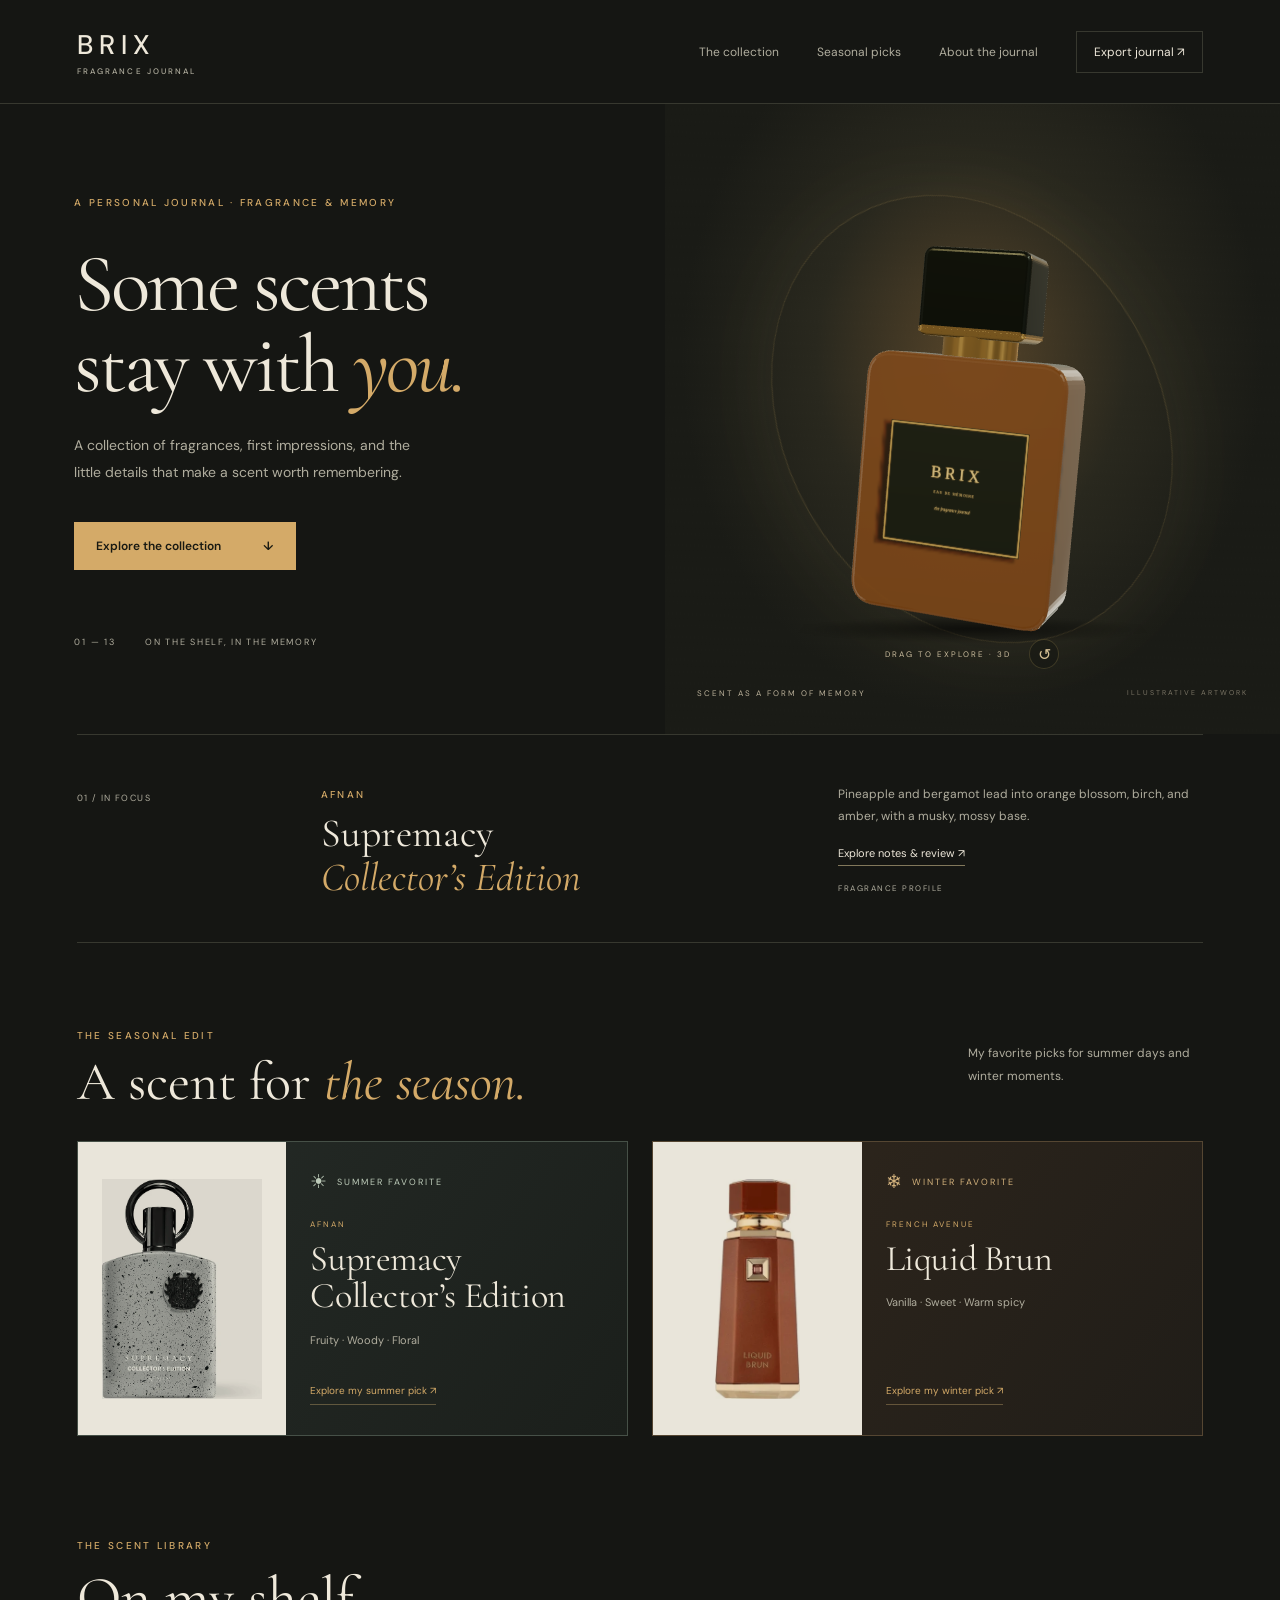
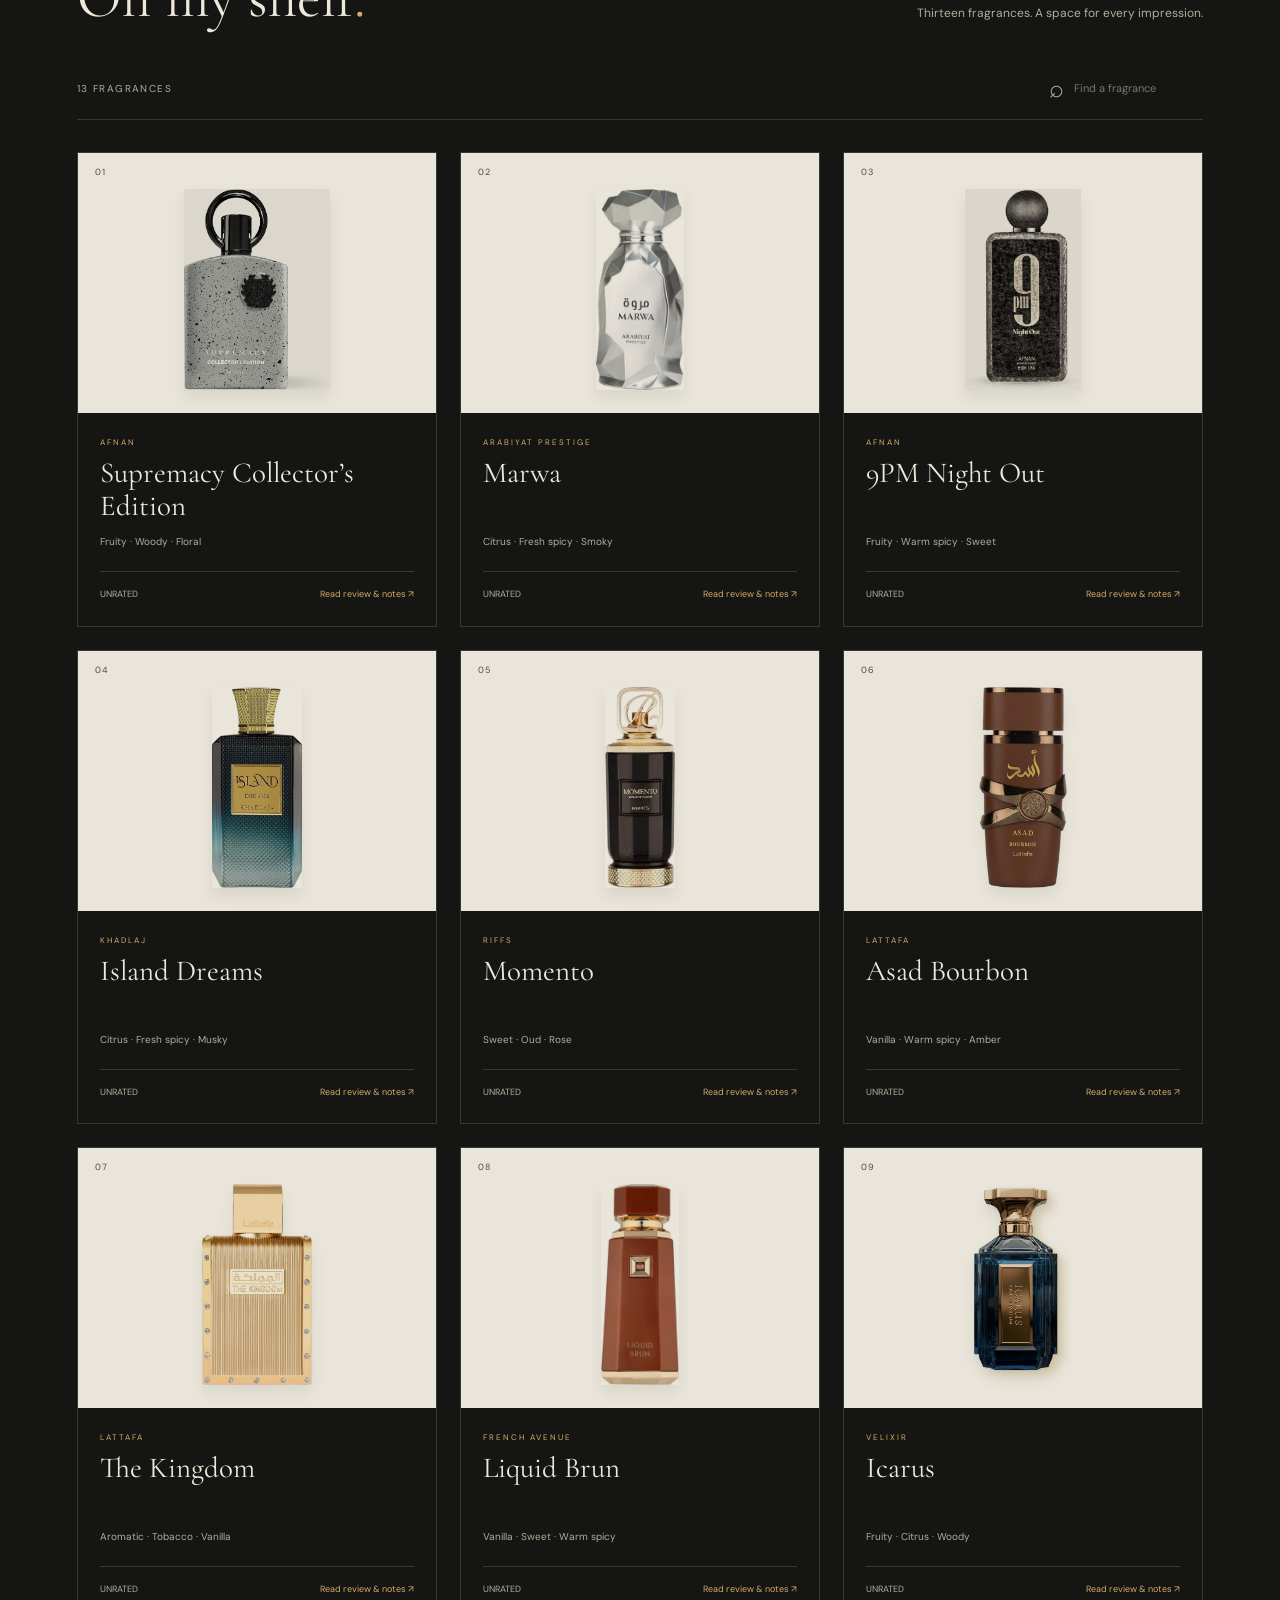
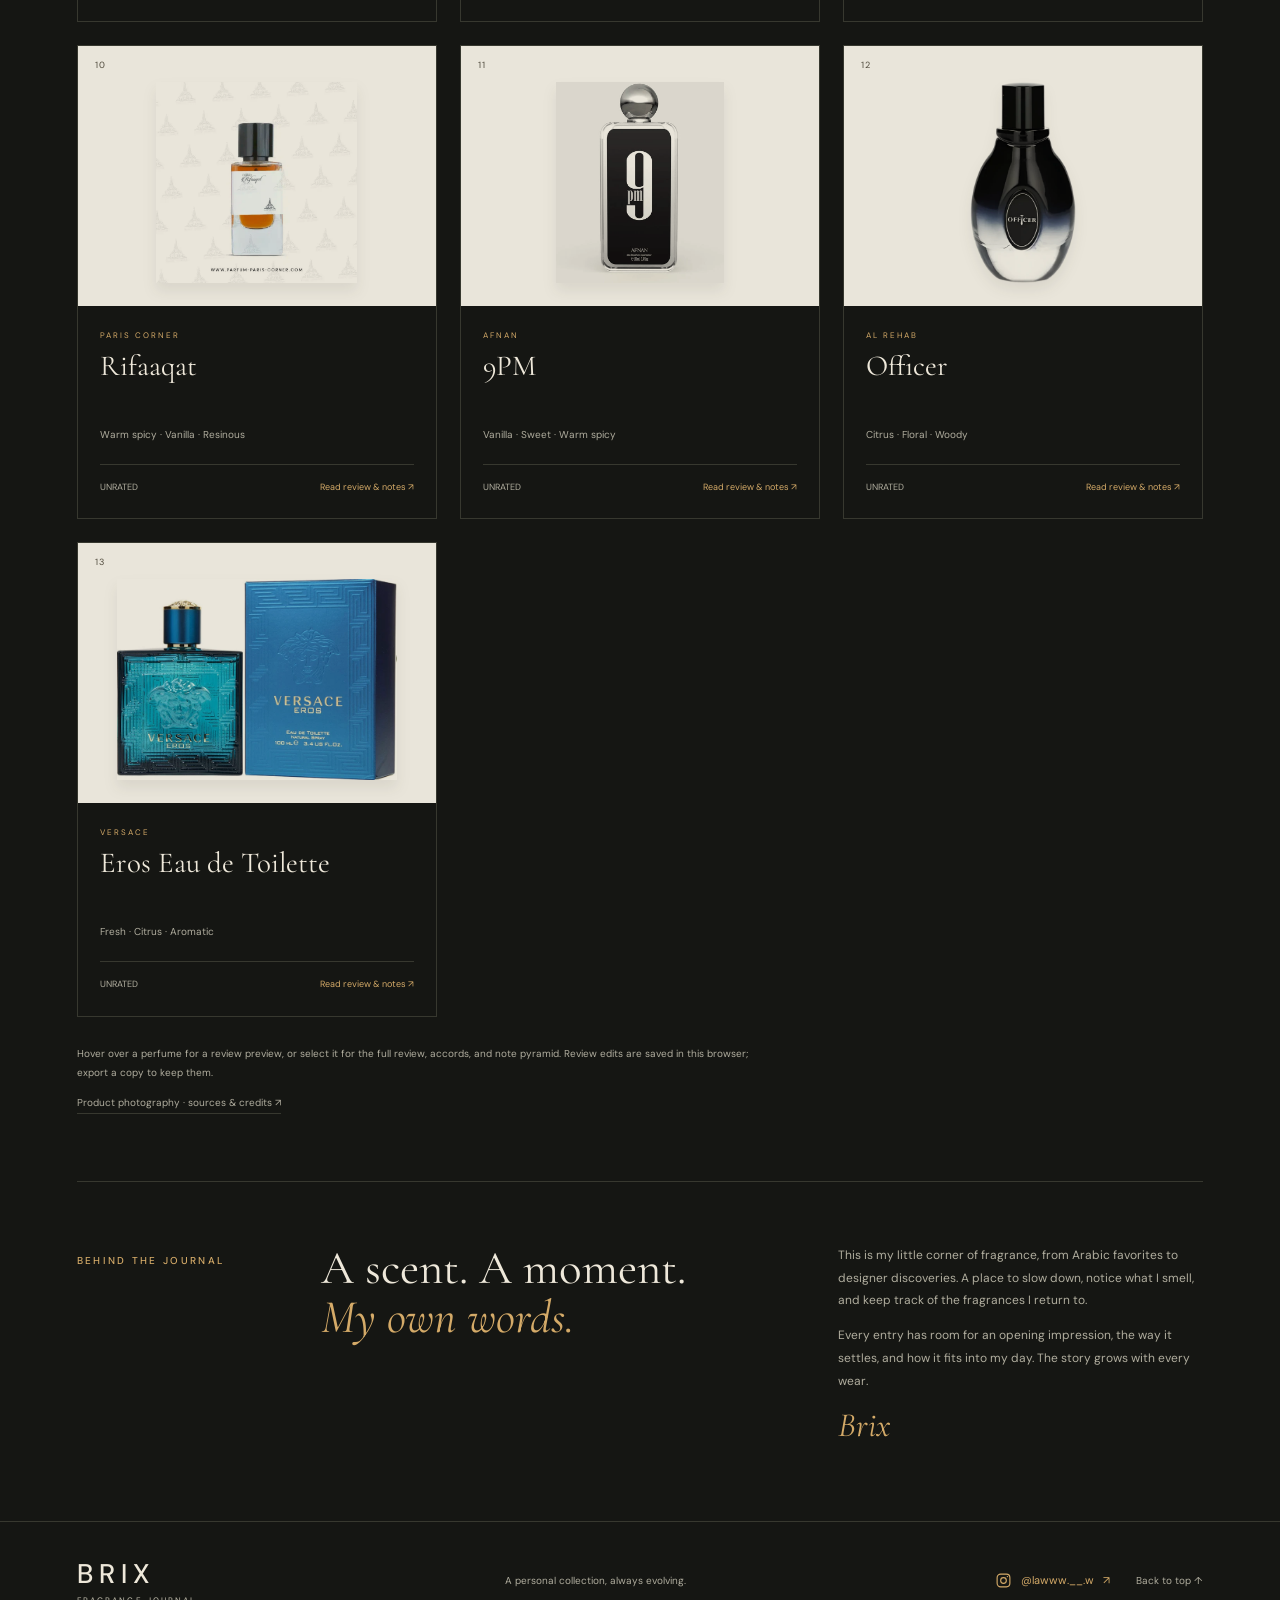
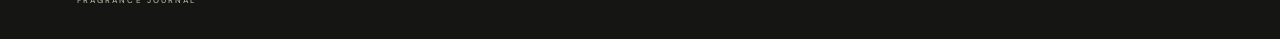
==== index.html @ ea2e3c29 "Publish fragrance journal with 13 perfumes, seasonal favorites, and 3D bottle" ====
<!doctype html>
<html lang="en"><head><meta charset="utf-8"><meta name="viewport" content="width=device-width,initial-scale=1"><meta name="theme-color" content="#151613"><meta name="description" content="Brix’s personal journal of Arabic perfumes. Scent impressions, wear notes, and fragrances worth remembering."><title>Brix’s Fragrance Journal</title><link rel="stylesheet" href="style.css"><link rel="stylesheet" href="motion.css"><link rel="stylesheet" href="perfume-3d.css"><link rel="stylesheet" href="product-photos.css"><link rel="stylesheet" href="fragrance-details.css"><link rel="stylesheet" href="seasonal-favorites.css"><link rel="stylesheet" href="social.css"><script src="photo-data.js" defer></script><script src="fragrance-data.js" defer></script><script src="app.js" defer></script><script type="module" src="perfume-3d.js"></script></head>
<body><header><a class="wordmark" href="#">BRIX<span>FRAGRANCE JOURNAL</span></a><nav aria-label="Main navigation"><a href="#collection">The collection</a><a href="#seasonal-favorites">Seasonal picks</a><a href="#about">About the journal</a><button id="export" class="nav-button">Export journal ↗</button></nav></header>
<main><section class="hero"><div class="hero-copy"><p class="eyebrow">A PERSONAL JOURNAL · FRAGRANCE & MEMORY</p><h1><span class="title-line">Some scents</span><span class="title-line">stay with <em>you.</em></span></h1><p class="intro">A collection of fragrances, first impressions, and the little details that make a scent worth remembering.</p><a class="primary" href="#collection">Explore the collection <span>↓</span></a><div class="hero-foot"><span>01 — 13</span><span>ON THE SHELF, IN THE MEMORY</span></div></div><div class="hero-art" aria-label="Perfume bottle display"><div class="halo"></div><div class="bottle"><div class="cap"></div><div class="neck"></div><div class="glass"><div class="bottle-label"><span>BRIX</span><small>EAU DE MÉMOIRE</small><i>the fragrance journal</i></div></div></div><div class="perfume-viewer" tabindex="0" role="group" aria-label="Interactive 3D perfume bottle. Drag to rotate, or use arrow keys."></div><div class="perfume-controls" hidden><span>DRAG TO EXPLORE · 3D</span><button type="button" id="reset-bottle" aria-label="Reset bottle view">↺</button></div><p class="art-caption">SCENT AS A FORM OF MEMORY <span>ILLUSTRATIVE ARTWORK</span></p></div></section>
<section class="featured" aria-labelledby="featured-title"><div class="feature-number">01 / IN FOCUS</div><div><p class="eyebrow">AFNAN</p><h2 id="featured-title">Supremacy<br><em>Collector’s Edition</em></h2></div><div class="feature-note"><p id="feature-excerpt"></p><button class="text-button" id="feature-open">Explore notes &amp; review ↗</button><span class="draft-label" id="feature-status">FRAGRANCE PROFILE</span></div></section>
<section id="seasonal-favorites" class="seasonal-favorites" aria-labelledby="seasonal-title"><div class="section-heading"><div><p class="eyebrow">THE SEASONAL EDIT</p><h2 id="seasonal-title">A scent for <em>the season.</em></h2></div><p>My favorite picks for summer days and winter moments.</p></div><div class="seasonal-grid"><button class="season-pick summer-pick" type="button" data-season-pick="0" aria-label="Explore my summer favorite: Supremacy Collector’s Edition by Afnan"><div class="season-photo"><img src="images/supremacy.webp" alt="Supremacy Collector’s Edition by Afnan" loading="lazy" decoding="async" width="200" height="220"></div><div class="season-copy"><span class="season-label"><span class="season-symbol" aria-hidden="true">☀</span> SUMMER FAVORITE</span><span class="card-brand">AFNAN</span><h3>Supremacy<br>Collector’s Edition</h3><p>Fruity · Woody · Floral</p><span class="season-action">Explore my summer pick ↗</span></div></button><button class="season-pick winter-pick" type="button" data-season-pick="7" aria-label="Explore my winter favorite: Liquid Brun by French Avenue"><div class="season-photo"><img src="images/liquid-brun.webp" alt="Liquid Brun by French Avenue" loading="lazy" decoding="async" width="200" height="220"></div><div class="season-copy"><span class="season-label"><span class="season-symbol" aria-hidden="true">❄</span> WINTER FAVORITE</span><span class="card-brand">FRENCH AVENUE</span><h3>Liquid Brun</h3><p>Vanilla · Sweet · Warm spicy</p><span class="season-action">Explore my winter pick ↗</span></div></button></div></section>
<section id="collection" class="collection"><div class="section-heading"><div><p class="eyebrow">THE SCENT LIBRARY</p><h2>On my shelf<span>.</span></h2></div><p>Thirteen fragrances. A space for every impression.</p></div><div class="collection-tools"><p class="collection-count" id="collection-count" aria-live="polite">13 fragrances</p><label class="search"><span aria-hidden="true">⌕</span><input id="search" type="search" placeholder="Find a fragrance" aria-label="Find a fragrance"></label></div><div class="grid" id="cards"></div><p id="empty" hidden>No entries match. Try another name or filter.</p><p class="storage-note">Hover over a perfume for a review preview, or select it for the full review, accords, and note pyramid. Review edits are saved in this browser; export a copy to keep them.</p><a class="photo-credits-link" href="photo-credits.html">Product photography · sources &amp; credits ↗</a></section>
<section id="about" class="about"><p class="eyebrow">BEHIND THE JOURNAL</p><h2>A scent. A moment.<br><em>My own words.</em></h2><div><p>This is my little corner of fragrance, from Arabic favorites to designer discoveries. A place to slow down, notice what I smell, and keep track of the fragrances I return to.</p><p>Every entry has room for an opening impression, the way it settles, and how it fits into my day. The story grows with every wear.</p><span class="signature">Brix</span></div></section></main><footer><a class="wordmark" href="#">BRIX<span>FRAGRANCE JOURNAL</span></a><p>A personal collection, always evolving.</p><div class="footer-social"><a class="instagram-link" href="https://www.instagram.com/lawww.__.w/" target="_blank" rel="noopener noreferrer" aria-label="Instagram profile @lawww.__.w (opens in a new tab)"><svg viewBox="0 0 24 24" fill="none" stroke="currentColor" stroke-width="1.6" aria-hidden="true"><rect x="3" y="3" width="18" height="18" rx="5"></rect><circle cx="12" cy="12" r="4"></circle><circle cx="17.5" cy="6.5" r="1" fill="currentColor" stroke="none"></circle></svg><span>@lawww.__.w</span><span aria-hidden="true">↗</span></a><a href="#">Back to top ↑</a></div></footer>
<dialog id="review-dialog" aria-labelledby="dialog-title"><div class="dialog-top"><p class="eyebrow" id="dialog-brand"></p><button type="button" id="close-dialog" aria-label="Close review">✕</button></div><div class="detail-overview"><div class="dialog-photo"><img id="dialog-photo" alt="" width="280" height="220"><a id="dialog-photo-source" target="_blank" rel="noopener noreferrer">Product photo · source ↗</a></div><div><h2 id="dialog-title"></h2><h3>Main accords</h3><div id="dialog-accords" class="accord-list"></div><p class="accord-note">Descriptive accord summaries based on the listed notes.</p><p id="detail-rating" class="detail-rating"></p></div></div><section class="my-impression" aria-labelledby="my-review-title"><h3 id="my-review-title">My review</h3><p id="review-copy"></p><p class="sample-note" id="sample-note">Sample review text. Edit it to reflect your experience.</p><dl id="wear-summary" class="wear-summary"></dl></section><section class="pyramid-section" aria-labelledby="pyramid-title"><h3 id="pyramid-title">Perfume pyramid</h3><p class="pyramid-intro">From the first impression to the lasting base.</p><div id="note-pyramid" class="pyramid"></div><a id="notes-source" class="notes-source" target="_blank" rel="noopener noreferrer">Note pyramid · brand source ↗</a></section><details class="edit-review" id="edit-review"><summary>Edit my review</summary><p class="dialog-hint">Your impressions and wear notes are personal to you. The perfume pyramid above follows the brand’s listed notes.</p><form id="review-form"><label>Your impressions<textarea id="review-text" rows="5" maxlength="5000"></textarea></label><div class="form-row"><label>Opening<textarea id="opening" rows="2" maxlength="1000" placeholder="What do you smell first?"></textarea></label><label>Dry down<textarea id="drydown" rows="2" maxlength="1000" placeholder="How does it settle?"></textarea></label></div><div class="form-row"><label>Wear notes<textarea id="wear" rows="2" maxlength="1000" placeholder="Longevity, occasion, weather…"></textarea></label><label>Rating / 10<input id="rating" type="number" min="0" max="10" step="0.5" placeholder="Unrated"></label></div><label class="checkbox"><input id="reviewed" type="checkbox"> This reflects my own experience</label><div class="dialog-bottom"><p>Saved on this device. Export for a backup.</p><button class="primary" type="submit">Save entry ↗</button></div></form></details></dialog><div id="toast" role="status"></div></body></html>
---- style.css ----
@import url('https://fonts.googleapis.com/css2?family=Cormorant+Garamond:ital,wght@0,400;0,500;0,600;1,400;1,500&family=DM+Sans:wght@400;500;600;700&display=swap');
:root{--bg:#151613;--panel:#1d1e19;--ink:#eee8da;--muted:#b0ad9e;--amber:#d4aa68;--line:#37382f}*{box-sizing:border-box}html{scroll-behavior:smooth;scroll-padding-top:30px}body{margin:0;background:var(--bg);color:var(--ink);font:14px 'DM Sans',sans-serif}button,input,textarea{font:inherit}button,a,input,textarea{-webkit-tap-highlight-color:transparent}button,a{touch-action:manipulation}a{color:inherit;text-decoration:none}button{cursor:pointer}button:focus-visible,a:focus-visible,input:focus-visible,textarea:focus-visible{outline:2px solid var(--amber);outline-offset:5px}header,main,footer{max-width:1440px;margin:auto}header{height:104px;padding:0 6%;display:flex;align-items:center;justify-content:space-between;border-bottom:1px solid var(--line)}.wordmark{font-size:27px;letter-spacing:6px;font-weight:500;display:flex;flex-direction:column;gap:4px}.wordmark span{font-size:8px;letter-spacing:2.1px;color:var(--muted)}nav{display:flex;align-items:center;gap:38px;font-size:12px;color:var(--muted)}.nav-button{background:none;border:1px solid var(--line);color:var(--ink);padding:12px 17px}.hero{display:grid;grid-template-columns:1.08fr 1fr;min-height:630px}.hero-copy{padding:82px 4% 28px 11.2%}.eyebrow{font-size:10px;letter-spacing:2.3px;color:var(--amber);font-weight:500}h1,h2{font-family:'Cormorant Garamond',Georgia,serif;font-weight:400;margin:0}h1{font-size:clamp(60px,6.4vw,96px);line-height:.99;letter-spacing:-3px;margin:35px 0 26px}em{font-weight:400;color:var(--amber)}.intro{max-width:345px;color:var(--muted);line-height:1.9;font-size:14px}.primary{background:var(--amber);border:0;color:#181912;display:inline-flex;gap:42px;align-items:center;padding:16px 22px;font-size:12px;font-weight:600}.hero .primary{margin-top:23px}.hero-foot{margin-top:66px;display:flex;gap:30px;font-size:9px;letter-spacing:1.7px;color:var(--muted)}.hero-art{position:relative;overflow:hidden;display:flex;justify-content:center;align-items:center;background:radial-gradient(ellipse at 50% 40%,#57452a 0,#29281e 36%,#1a1b16 67%)}.hero-art:after{content:'';position:absolute;inset:0;background:repeating-linear-gradient(95deg,transparent 0 3px,#ffffff02 4px);pointer-events:none}.halo{position:absolute;width:470px;height:470px;border:1px solid #b1965840;border-radius:50%;transform:rotate(-30deg) scaleX(.8);box-shadow:0 0 90px #b1965812}.bottle{position:relative;width:204px;height:346px;transform:rotate(-8deg);filter:drop-shadow(25px 35px 20px #0009)}.cap{position:absolute;top:0;left:50px;width:106px;height:85px;border-radius:5px 5px 2px 2px;background:linear-gradient(90deg,#242620,#515145 35%,#24271e 90%);border:1px solid #767465}.neck{position:absolute;top:82px;left:62px;width:84px;height:27px;background:linear-gradient(90deg,#786138,#dec48e,#544527)}.glass{position:absolute;bottom:0;width:204px;height:240px;border-radius:26px 26px 12px 12px;border:3px solid #b4975f88;background:linear-gradient(105deg,#d3b37855,#ab732532 14%,#39291780 67%,#bd873655 96%);box-shadow:inset 8px 0 4px #e9cd9133,inset -9px 0 6px #d3b37833,inset 0 -14px 5px #b88d4c3b;display:flex;align-items:center;justify-content:center}.bottle-label{width:152px;height:133px;background:linear-gradient(130deg,#1c211d,#303329);border:1px solid #b99a5e;display:flex;flex-direction:column;align-items:center;justify-content:center;gap:15px}.bottle-label span{font-family:Georgia,serif;font-size:28px;letter-spacing:7px;padding-left:7px;color:#d4bf93}.bottle-label small{font-size:7px;letter-spacing:2px}.bottle-label i{font-family:Georgia,serif;font-size:10px;color:#b8af96}.art-caption{position:absolute;bottom:28px;left:32px;right:32px;font-size:8px;letter-spacing:2px;color:#bbb19a;display:flex;justify-content:space-between;gap:15px}.art-caption span{opacity:.6;font-size:7px}.featured{border-top:1px solid var(--line);border-bottom:1px solid var(--line);margin:0 6%;padding:43px 0;display:grid;grid-template-columns:.6fr 1.35fr 1fr;gap:25px;align-items:center}.feature-number{font-size:9px;letter-spacing:1.4px;color:var(--muted);align-self:start;padding-top:14px}.featured h2{font-size:40px;line-height:1.1}.feature-note p{color:var(--muted);font-size:12px;line-height:1.8;margin:0 0 16px}.text-button{padding:0;background:none;color:var(--ink);border:0;border-bottom:1px solid #82785b;font-size:11px;padding-bottom:5px}.draft-label{display:block;margin-top:17px;font-size:8px;letter-spacing:1.5px;color:var(--muted)}.collection{padding:83px 6% 67px}.section-heading{display:flex;justify-content:space-between;align-items:end;margin-bottom:36px}.section-heading h2{font-size:58px}.section-heading h2 span{color:var(--amber)}.section-heading>p{font-size:12px;color:var(--muted)}.collection-tools{display:flex;justify-content:space-between;border-bottom:1px solid var(--line);margin-bottom:32px;gap:15px}.filters{display:flex;gap:25px}.filters button{background:none;border:0;border-bottom:2px solid transparent;color:var(--muted);padding:14px 0;font-size:11px}.filters button.active{color:var(--ink);border-bottom-color:var(--amber)}.filters span{font-size:8px;border:1px solid var(--line);padding:2px 5px;margin-left:6px}.search{display:flex;align-items:center;gap:10px;color:var(--muted)}.search span{font-size:25px}.search input{color:var(--ink);background:none;border:0;max-width:180px;font-size:11px;padding:12px 0}.grid{display:grid;grid-template-columns:repeat(3,minmax(0,1fr));gap:23px}.card{display:flex;flex-direction:column;align-items:stretch;text-align:left;color:var(--ink);padding:0;border:1px solid var(--line);background:transparent;transition:transform .2s,border-color .2s}.card:hover{transform:translateY(-4px);border-color:#8c7856}.card-art{height:163px;position:relative;overflow:hidden;background:radial-gradient(ellipse at 50% 110%,var(--tone),#20221c 76%);display:flex;align-items:center;justify-content:center}.mini-bottle{height:96px;width:65px;border-radius:9px 9px 4px 4px;background:linear-gradient(110deg,#c9bd9839,#0003,var(--tone));border:1px solid #bbae7c5c;position:relative;margin-top:20px;box-shadow:9px 8px 20px #0005}.mini-bottle:before{content:'';position:absolute;left:16px;top:-23px;width:32px;height:23px;background:linear-gradient(90deg,#535448,#262820);border:1px solid #a79c7366;border-radius:2px}.mini-bottle:after{content:'BJ';position:absolute;inset:25px 9px 23px;border:1px solid #c3ad745c;display:grid;place-items:center;font:16px Georgia,serif;color:#cbb998;letter-spacing:3px;padding-left:3px;background:#151a1699}.card-number{position:absolute;top:15px;left:18px;font-size:9px;letter-spacing:1px;color:#bdb59f}.card-state{position:absolute;right:14px;top:15px;font-size:8px;letter-spacing:1px;color:#cfc5af}.card-body{padding:24px 22px;display:flex;flex-direction:column;flex:1}.card-brand{font-size:8px;letter-spacing:2px;color:var(--amber);margin:0 0 10px}.card h3{font:29px/1.12 'Cormorant Garamond',Georgia,serif;margin:0;min-height:65px}.card-desc{font-size:11px;line-height:1.8;color:var(--muted);margin:12px 0 22px;display:-webkit-box;-webkit-line-clamp:2;-webkit-box-orient:vertical;overflow:hidden}.card-bottom{display:flex;justify-content:space-between;border-top:1px solid var(--line);padding-top:16px;margin-top:auto;font-size:9px;color:var(--muted)}.card-bottom span:last-child{color:var(--amber);font-size:15px}.storage-note{max-width:680px;color:var(--muted);font-size:10px;line-height:1.9;margin-top:27px}.about{margin:0 6%;padding:62px 0 75px;border-top:1px solid var(--line);display:grid;grid-template-columns:.6fr 1.35fr 1fr;gap:25px}.about h2{font-size:47px;line-height:1.05}.about>div p{font-size:12px;color:var(--muted);line-height:1.9;margin-top:0}.signature{font:italic 34px 'Cormorant Garamond',Georgia,serif;color:var(--amber)}footer{border-top:1px solid var(--line);padding:34px 6%;display:flex;align-items:center;justify-content:space-between}footer p,footer>a:last-child{color:var(--muted);font-size:10px}dialog{max-height:90vh;width:min(690px,92vw);border:1px solid #65563b;background:var(--panel);color:var(--ink);padding:30px}dialog::backdrop{background:#070906d9;backdrop-filter:blur(6px)}.dialog-top{display:flex;align-items:center;justify-content:space-between}.dialog-top button{color:var(--ink);border:0;background:none;padding:8px;font-size:20px}dialog h2{font-size:39px;line-height:1.1;margin:10px 0}.dialog-hint,.dialog-bottom p{color:var(--muted);font-size:10px;line-height:1.7}dialog label{display:block;font-size:11px;margin-top:20px;color:var(--muted)}textarea,dialog input[type=number]{display:block;background:#151613;border:1px solid var(--line);color:var(--ink);padding:12px;width:100%;line-height:1.7;margin-top:8px;resize:vertical}.form-row{display:grid;grid-template-columns:1fr 1fr;gap:18px}.checkbox{display:flex;align-items:center;gap:8px;line-height:1.8}.checkbox input{accent-color:var(--amber)}.dialog-bottom{display:flex;align-items:center;justify-content:space-between;gap:20px;margin-top:25px}#toast{position:fixed;bottom:25px;left:50%;transform:translateX(-50%);background:var(--amber);color:#151613;font-size:12px;padding:14px 22px;opacity:0;pointer-events:none;transition:opacity .2s;z-index:5}#toast.visible{opacity:1}@media(min-width:1441px){header,footer{border-left:1px solid var(--line);border-right:1px solid var(--line)}}@media(max-width:900px){nav{gap:18px}.hero-copy{padding-top:62px}.featured,.about{grid-template-columns:1fr 1fr}.feature-number,.about>.eyebrow{grid-column:1/-1}.grid{grid-template-columns:repeat(2,minmax(0,1fr))}.hero-foot{gap:16px;font-size:7px}.art-caption{flex-direction:column}.hero{min-height:570px}.bottle{transform:rotate(-8deg) scale(.85)}h1{font-size:68px}.section-heading>p{max-width:170px;line-height:1.8}}@media(max-width:600px){header{height:88px}.wordmark{font-size:24px}nav{gap:14px}nav a:nth-child(2){display:none}.nav-button{font-size:10px;padding:9px}.hero{grid-template-columns:1fr}.hero-copy{padding:48px 6% 34px}h1{font-size:70px;letter-spacing:-2px}.hero-foot{margin-top:32px;font-size:8px}.hero-art{height:330px}.bottle{transform:rotate(-8deg) scale(.7)}.halo{width:300px;height:300px}.art-caption{flex-direction:row;bottom:17px;left:6%;right:6%;font-size:6px}.featured{grid-template-columns:1fr;padding:30px 0}.feature-number{padding:0}.featured h2{font-size:39px}.feature-note{max-width:380px}.collection{padding-top:48px}.section-heading{display:block;margin-bottom:20px}.section-heading h2{font-size:48px}.section-heading>p{max-width:none}.collection-tools{flex-direction:column;gap:0}.filters{gap:23px}.search input{max-width:none;width:100%}.search{width:100%}.grid{gap:12px}.card-art{height:134px}.card-body{padding:18px 14px}.card h3{font-size:25px;min-height:84px}.card-state{font-size:6px;right:8px}.card-number{left:9px}.card-brand{font-size:7px;letter-spacing:1px;min-height:18px}.about{grid-template-columns:1fr;padding:40px 0;gap:18px}.about h2{font-size:44px}footer{gap:20px;flex-wrap:wrap}footer p{display:none}dialog{padding:22px}.form-row{grid-template-columns:1fr;gap:0}.dialog-bottom{align-items:start;flex-direction:column}}@media(prefers-reduced-motion:reduce){html{scroll-behavior:auto}*{transition:none!important}}
---- motion.css ----
/* Cinematic luxury: one-time entrances and restrained interaction feedback. */
:root{--cinema-ease:cubic-bezier(.22,1,.36,1)}
.title-line{display:block}
@media(prefers-reduced-motion:no-preference){
 .hero-copy>.eyebrow{animation:cinema-reveal .8s var(--cinema-ease) both}
 .title-line{animation:cinema-reveal 1.1s var(--cinema-ease) both}
 .title-line:nth-child(1){animation-delay:.12s}
 .title-line:nth-child(2){animation-delay:.3s}
 .hero .intro{animation:cinema-reveal 1s var(--cinema-ease) .45s both}
 .hero .primary{animation:cinema-reveal 1s var(--cinema-ease) .58s both}
 .hero-foot{animation:cinema-fade 1.2s ease .8s both}
 .hero-art .bottle{animation:bottle-entrance 1.65s var(--cinema-ease) .18s both;will-change:opacity,translate}
 .hero-art .halo{animation:cinema-fade 1.8s ease .3s both}
 .reveal-play{animation:cinema-reveal .95s var(--cinema-ease) both}
 .card{transition:transform .45s var(--cinema-ease),border-color .35s ease,box-shadow .45s ease}
 .card-art .mini-bottle{transition:transform .6s var(--cinema-ease)}
 @media(hover:hover) and (pointer:fine){
  .card:hover{transform:translateY(-7px);box-shadow:0 16px 34px #0003}
  .card:hover .mini-bottle{transform:translateY(-3px) rotate(-3deg)}
 }
 .primary{transition:background .3s ease,box-shadow .3s ease}
 .primary:hover{background:#e1b97d;box-shadow:0 5px 22px #d4aa6815}
 dialog[open]{animation:review-entrance .36s var(--cinema-ease) both}
 dialog[open]::backdrop{animation:cinema-fade .3s ease both}
 @keyframes cinema-reveal{from{opacity:0;translate:0 22px}to{opacity:1;translate:0 0}}
 @keyframes cinema-fade{from{opacity:0}to{opacity:1}}
 @keyframes bottle-entrance{from{opacity:0;translate:0 42px}to{opacity:1;translate:0 0}}
 @keyframes review-entrance{from{opacity:0;translate:0 16px;scale:.985}to{opacity:1;translate:0 0;scale:1}}
}
@media(prefers-reduced-motion:reduce){
 *,*::before,*::after{animation:none!important;transition:none!important;scroll-behavior:auto!important}
 .card:hover,.card:hover .mini-bottle{transform:none}
}
---- perfume-3d.css ----
.hero-art{isolation:isolate}
.perfume-viewer{position:absolute;inset:0;z-index:2;outline-offset:-7px}
.perfume-viewer canvas{display:block;width:100%;height:100%;cursor:grab;touch-action:pan-y}
.perfume-viewer canvas:active{cursor:grabbing}
.hero-art.has-3d>.bottle{visibility:hidden}
.perfume-controls{position:absolute;left:32px;right:32px;bottom:65px;z-index:3;display:flex;align-items:center;justify-content:center;gap:18px;color:#c9bb9d;font-size:8px;letter-spacing:2px;pointer-events:none}
.perfume-controls[hidden]{display:none}
.perfume-controls button{background:#16181399;border:1px solid #b1965840;color:#d4bf93;border-radius:50%;width:30px;height:30px;font-size:16px;pointer-events:auto;transition:background .3s}
.perfume-controls button:hover{background:#54452a}
.hero-art .art-caption{z-index:3;pointer-events:none}
@media(prefers-reduced-motion:no-preference){.perfume-viewer{animation:bottle-entrance 1.65s var(--cinema-ease) both}}
@media(max-width:600px){.perfume-controls{bottom:40px;font-size:7px;gap:12px}.perfume-controls button{width:25px;height:25px;font-size:14px}}
---- product-photos.css ----
.card-art{height:260px;background:#e9e5da;padding:36px 25px 23px}
.card-photo{display:block;width:100%;height:100%;object-fit:contain;mix-blend-mode:multiply;filter:drop-shadow(0 8px 7px #28231a14)}
.card-number,.card-state{z-index:1;color:#514b3d;top:13px}
.card-number{left:17px}.card-state{right:16px}
.dialog-photo{background:#e9e5da;margin:23px 0 16px;padding:23px 20px 14px;display:flex;flex-direction:column;align-items:center;gap:14px}
.dialog-photo img{display:block;height:210px;width:100%;object-fit:contain;mix-blend-mode:multiply}
.dialog-photo a{color:#514b3d;font-size:9px;letter-spacing:.8px;text-decoration:underline;text-underline-offset:3px}
.photo-credits-link{display:inline-block;color:var(--muted);font-size:10px;border-bottom:1px solid var(--line);padding-bottom:4px}
@media(prefers-reduced-motion:no-preference){.card-photo{transition:transform .6s var(--cinema-ease)}@media(hover:hover) and (pointer:fine){.card:hover .card-photo{transform:translateY(-4px) scale(1.035)}}}
@media(max-width:600px){.card-art{height:205px;padding:32px 17px 18px}.card-number{left:10px}.card-state{right:10px}.dialog-photo img{height:170px}}
---- fragrance-details.css ----
.collection-tools{align-items:center;padding-bottom:12px}.collection-count{font-size:10px;color:var(--muted);letter-spacing:1.4px;text-transform:uppercase}
.review-peek{position:absolute;inset:0;padding:30px 24px;display:flex;flex-direction:column;justify-content:center;background:#161913ef;color:var(--ink);opacity:0;visibility:hidden;transition:opacity .3s,visibility .3s;z-index:2}
.review-peek .eyebrow{margin:0 0 12px;font-size:9px}.review-peek p:not(.eyebrow){font-size:12px;line-height:1.85;margin:0 0 14px}.review-peek small{font-size:9px;color:var(--muted);line-height:1.7}.review-peek>span{font-size:10px;color:var(--amber);margin-top:14px}
@media(hover:hover) and (pointer:fine){.card:hover .review-peek{opacity:1;visibility:visible}}.card:focus-visible .review-peek{opacity:1;visibility:visible}
.card h3{min-height:65px}.card-accords{font-size:10px;line-height:1.9;color:var(--muted);margin:10px 0 20px}.card-bottom{gap:10px}.card-bottom span.card-action{color:var(--amber);font-size:9px;line-height:1.5}
#review-dialog{width:min(880px,94vw);padding:32px}#review-dialog h3{font:30px 'Cormorant Garamond',Georgia,serif;font-weight:400;margin:0 0 16px}#review-dialog .dialog-top{position:sticky;top:-32px;background:var(--panel);z-index:4;padding:8px 0;border-bottom:1px solid var(--line)}
.detail-overview{display:grid;grid-template-columns:230px 1fr;gap:32px;padding:25px 0;border-bottom:1px solid var(--line);align-items:start}.detail-overview .dialog-photo{margin:0;min-height:260px}.detail-overview h2{font-size:42px;margin:0 0 22px}.detail-overview h3{font-size:22px!important;margin:0 0 12px!important}.accord-list{display:flex;flex-wrap:wrap;gap:7px}.accord{border:1px solid #d4aa6836;padding:7px 10px;border-radius:3px;color:#e5c38b;background:#aa743318;font-size:11px}.accord[data-family=citrus],.accord[data-family=fruity]{color:#d8d6a2;background:#9e9b361a;border-color:#a9a33d40}.accord[data-family=woody],.accord[data-family=oud]{color:#d3bda4;background:#795b3c30;border-color:#95744a50}.accord[data-family=floral],.accord[data-family=rose]{color:#d2b3bd;background:#a46e7c1a;border-color:#a46e7c40}.accord-note{font-size:9px!important;line-height:1.8;color:var(--muted);margin:12px 0 0}.detail-rating{font-size:12px;color:var(--amber);margin-top:18px}
.my-impression,.pyramid-section{padding:28px 0;border-bottom:1px solid var(--line)}.my-impression>p{font-size:14px;line-height:1.95;color:var(--ink);white-space:pre-wrap}.my-impression .sample-note{font-size:10px;line-height:1.8;color:var(--muted)}.wear-summary{display:grid;grid-template-columns:1fr 1fr;gap:20px;margin-top:20px}.wear-summary div:last-child{grid-column:1/-1}.wear-summary dt{font-size:10px;color:var(--amber);letter-spacing:1px}.wear-summary dd{margin:8px 0 0;font-size:12px;line-height:1.8;white-space:pre-wrap;color:var(--muted)}
.pyramid-intro{font-size:11px;line-height:1.8;color:var(--muted);margin:-4px 0 25px}.pyramid{display:flex;flex-direction:column;align-items:center;gap:8px}.pyramid-tier{padding:18px 16px;text-align:center;position:relative;isolation:isolate}.pyramid-tier:before{content:'';position:absolute;inset:0;background:linear-gradient(130deg,#d4aa681a,#d4aa6808);border:1px solid #d4aa6824;z-index:-1;clip-path:polygon(8% 0,92% 0,100% 100%,0 100%)}.pyramid-tier:nth-child(1){width:78%}.pyramid-tier:nth-child(2){width:89%}.pyramid-tier:nth-child(3){width:100%}.pyramid-tier h4{font-size:9px;font-weight:500;letter-spacing:2px;color:var(--amber);margin:0 0 12px}.note-list{display:flex;flex-wrap:wrap;justify-content:center;gap:7px 12px}.note-list span{font-size:12px;line-height:1.5;color:var(--ink)}.note-list span:not(:last-child):after{content:'·';color:#8c805e;margin-left:12px}.notes-source{display:inline-block;font-size:10px;color:var(--muted);margin-top:20px;text-decoration:underline;text-underline-offset:4px}
.edit-review{padding-top:25px}.edit-review summary{font-size:12px;color:var(--amber);cursor:pointer;padding:7px 0}.edit-review[open] summary{margin-bottom:10px}.edit-review .dialog-bottom{margin-bottom:5px}.edit-review .dialog-hint{font-size:11px}
@media(max-width:600px){#review-dialog{padding:20px}#review-dialog .dialog-top{top:-20px}.detail-overview{grid-template-columns:120px 1fr;gap:18px}.detail-overview .dialog-photo{padding:16px 10px 10px;min-height:180px}.detail-overview .dialog-photo img{height:135px}.detail-overview .dialog-photo a{font-size:7px;text-align:center;line-height:1.7}.detail-overview h2{font-size:31px;margin-bottom:16px}.detail-overview h3{font-size:20px!important}.accord{padding:5px 7px;font-size:9px}.accord-note{font-size:8px!important}.review-peek{padding:20px 15px}.review-peek p:not(.eyebrow){font-size:10px;line-height:1.7}.pyramid-tier{padding:16px 10px}.pyramid-tier:nth-child(1){width:88%}.pyramid-tier:nth-child(2){width:94%}.note-list{gap:6px}.note-list span{font-size:10px}.note-list span:not(:last-child):after{margin-left:6px}.wear-summary{grid-template-columns:1fr;gap:16px}.card h3{min-height:84px}.collection-tools{align-items:stretch}.card-bottom{flex-wrap:wrap}.card-accords{font-size:9px}}
@media(prefers-reduced-motion:reduce){.review-peek{transition:none}}
---- seasonal-favorites.css ----
.seasonal-favorites{padding:76px 6% 10px;scroll-margin-top:25px}
.seasonal-favorites>.section-heading{align-items:center;gap:30px;margin-bottom:30px}
.seasonal-favorites>.section-heading h2{font-size:54px;line-height:1.1;max-width:550px}
.seasonal-favorites>.section-heading>p{max-width:235px;font-size:12px;line-height:1.9;color:var(--muted)}
.seasonal-grid{display:grid;grid-template-columns:1fr 1fr;gap:24px}
.season-pick{display:grid;grid-template-columns:38% 1fr;align-items:stretch;text-align:left;padding:0;background:linear-gradient(125deg,#252b27,#1b1f1b);color:var(--ink);border:1px solid #465047;overflow:hidden;min-height:295px}
.season-pick.winter-pick{background:linear-gradient(125deg,#30271d,#201d18);border-color:#554632}
.season-photo{background:#e9e5da;display:grid;place-items:center;padding:25px 18px;min-width:0}
.season-photo img{display:block;width:100%;height:220px;object-fit:contain;mix-blend-mode:multiply}
.season-copy{padding:30px 24px;display:flex;flex-direction:column;align-items:flex-start}
.season-label{display:flex;align-items:center;gap:8px;font-size:9px;letter-spacing:2px;color:#bdcbb9;margin-bottom:28px}
.winter-pick .season-label{color:#d2b17c}.season-symbol{font-size:19px;line-height:1}
.season-copy .card-brand{margin-bottom:11px}.season-copy h3{font:36px/1.03 'Cormorant Garamond',Georgia,serif;margin:0;letter-spacing:-.4px}
.season-copy>p{font-size:11px;color:var(--muted);line-height:1.9;margin:15px 0 20px}
.season-action{margin-top:auto;border-bottom:1px solid #c2a66c66;padding-bottom:5px;color:var(--amber);font-size:10px;line-height:1.7}
.season-pick:focus-visible{outline-offset:5px}
@media(prefers-reduced-motion:no-preference){.season-pick{transition:transform .4s var(--cinema-ease),border-color .3s,box-shadow .4s}.season-photo img{transition:transform .6s var(--cinema-ease)}@media(hover:hover) and (pointer:fine){.season-pick:hover{transform:translateY(-5px);border-color:var(--amber);box-shadow:0 12px 24px #0003}.season-pick:hover img{transform:scale(1.035)}}}
@media(max-width:1000px){.season-copy{padding:25px 20px}.season-copy h3{font-size:31px}.season-label{font-size:8px;letter-spacing:1.6px}.season-action{font-size:9px}}
@media(max-width:800px){.seasonal-grid{grid-template-columns:1fr}.season-pick{min-height:260px;grid-template-columns:35% 1fr}.season-copy{padding:30px}.season-copy h3{font-size:38px}.season-label{margin-bottom:24px}.season-photo img{height:205px}.seasonal-favorites>.section-heading h2{font-size:47px}}
@media(max-width:600px){.seasonal-favorites{padding-top:48px}.seasonal-favorites>.section-heading{display:block}.seasonal-favorites>.section-heading h2{font-size:44px}.seasonal-favorites>.section-heading>p{max-width:300px;margin-bottom:0}.seasonal-grid{gap:16px}.season-pick{grid-template-columns:33% 1fr;min-height:265px}.season-photo{padding:24px 13px}.season-photo img{height:180px}.season-copy{padding:25px 20px}.season-copy h3{font-size:32px}.season-copy>p{font-size:10px}.season-action{font-size:9px}nav a[href="#about"]{display:none}}
---- social.css ----
.footer-social{display:flex;align-items:center;gap:26px}
.instagram-link{display:inline-flex;align-items:center;gap:9px;color:var(--amber);font-size:11px;padding:8px 0;line-height:1.5}
.instagram-link svg{width:17px;height:17px;flex-shrink:0}
.instagram-link:hover{color:var(--ink)}
.footer-social>a:last-child{font-size:10px;color:var(--muted)}
@media(max-width:600px){.footer-social{flex-wrap:wrap;gap:10px 24px}}
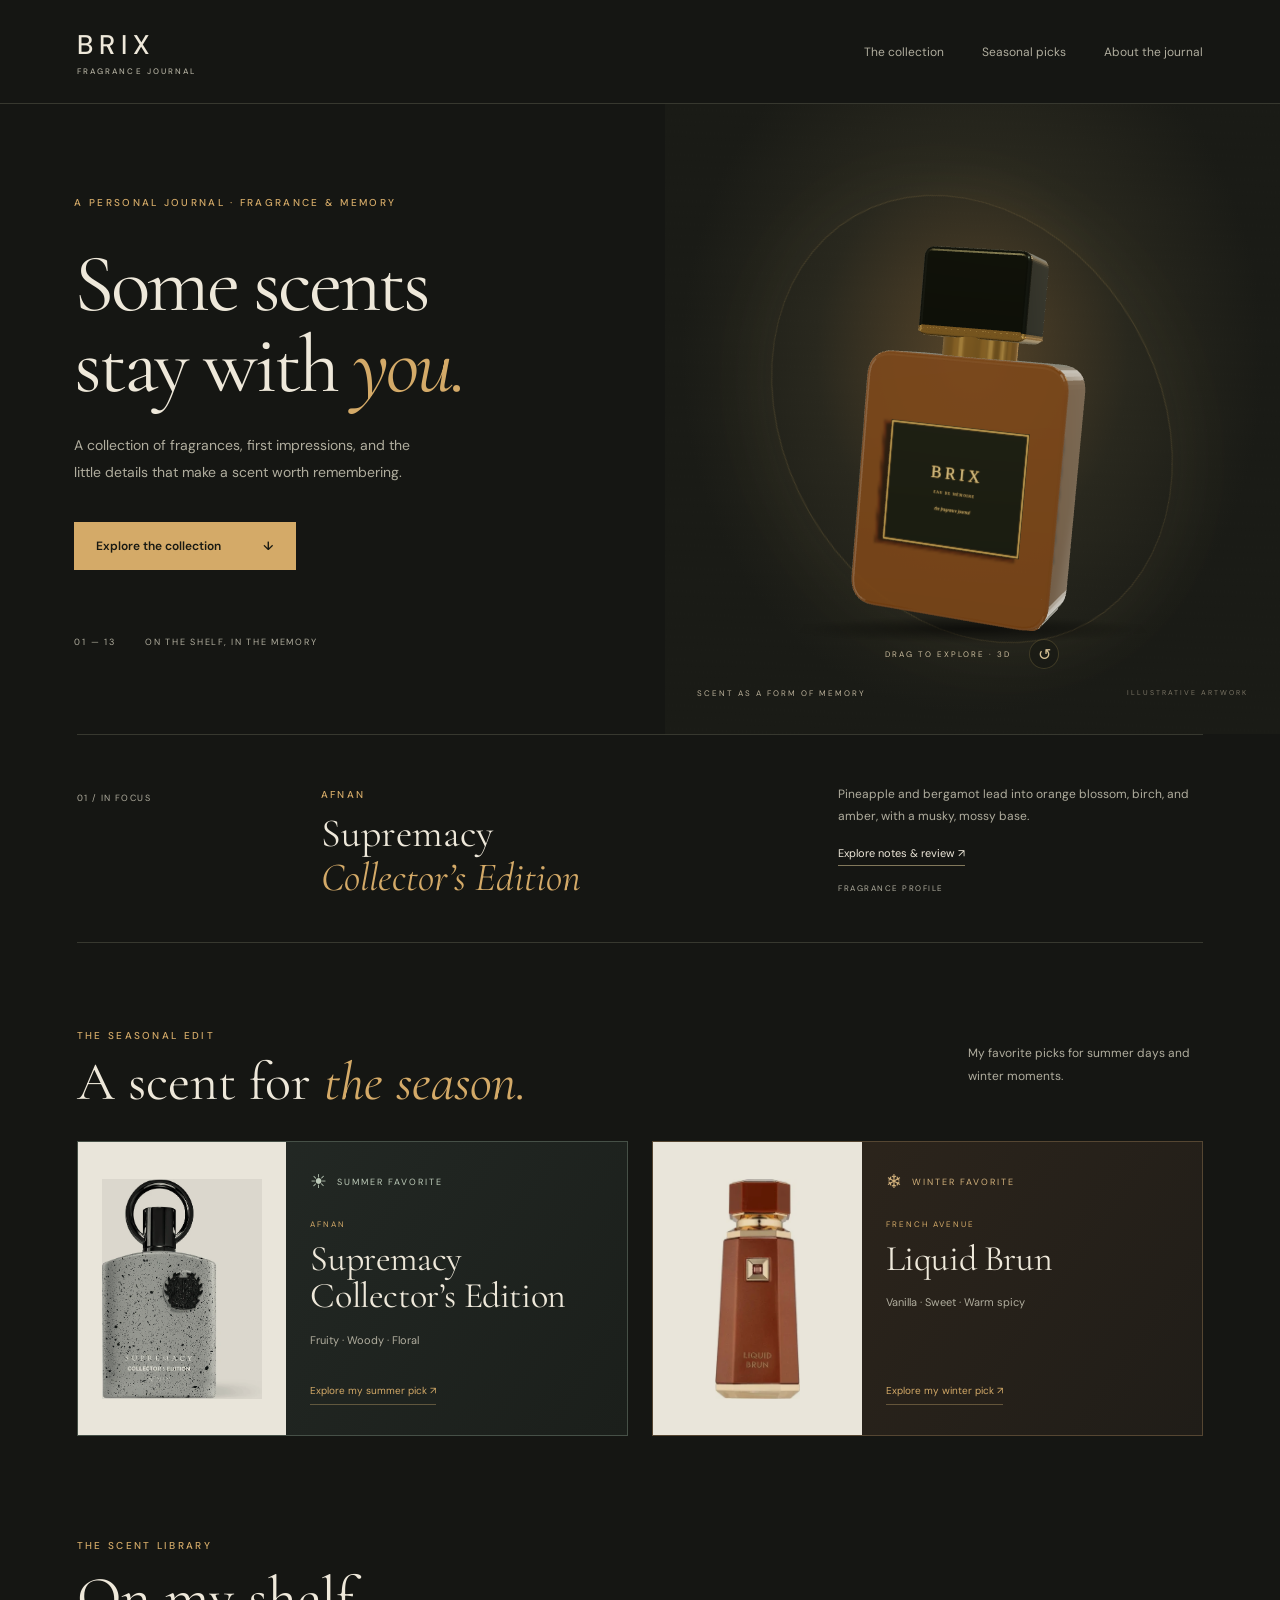
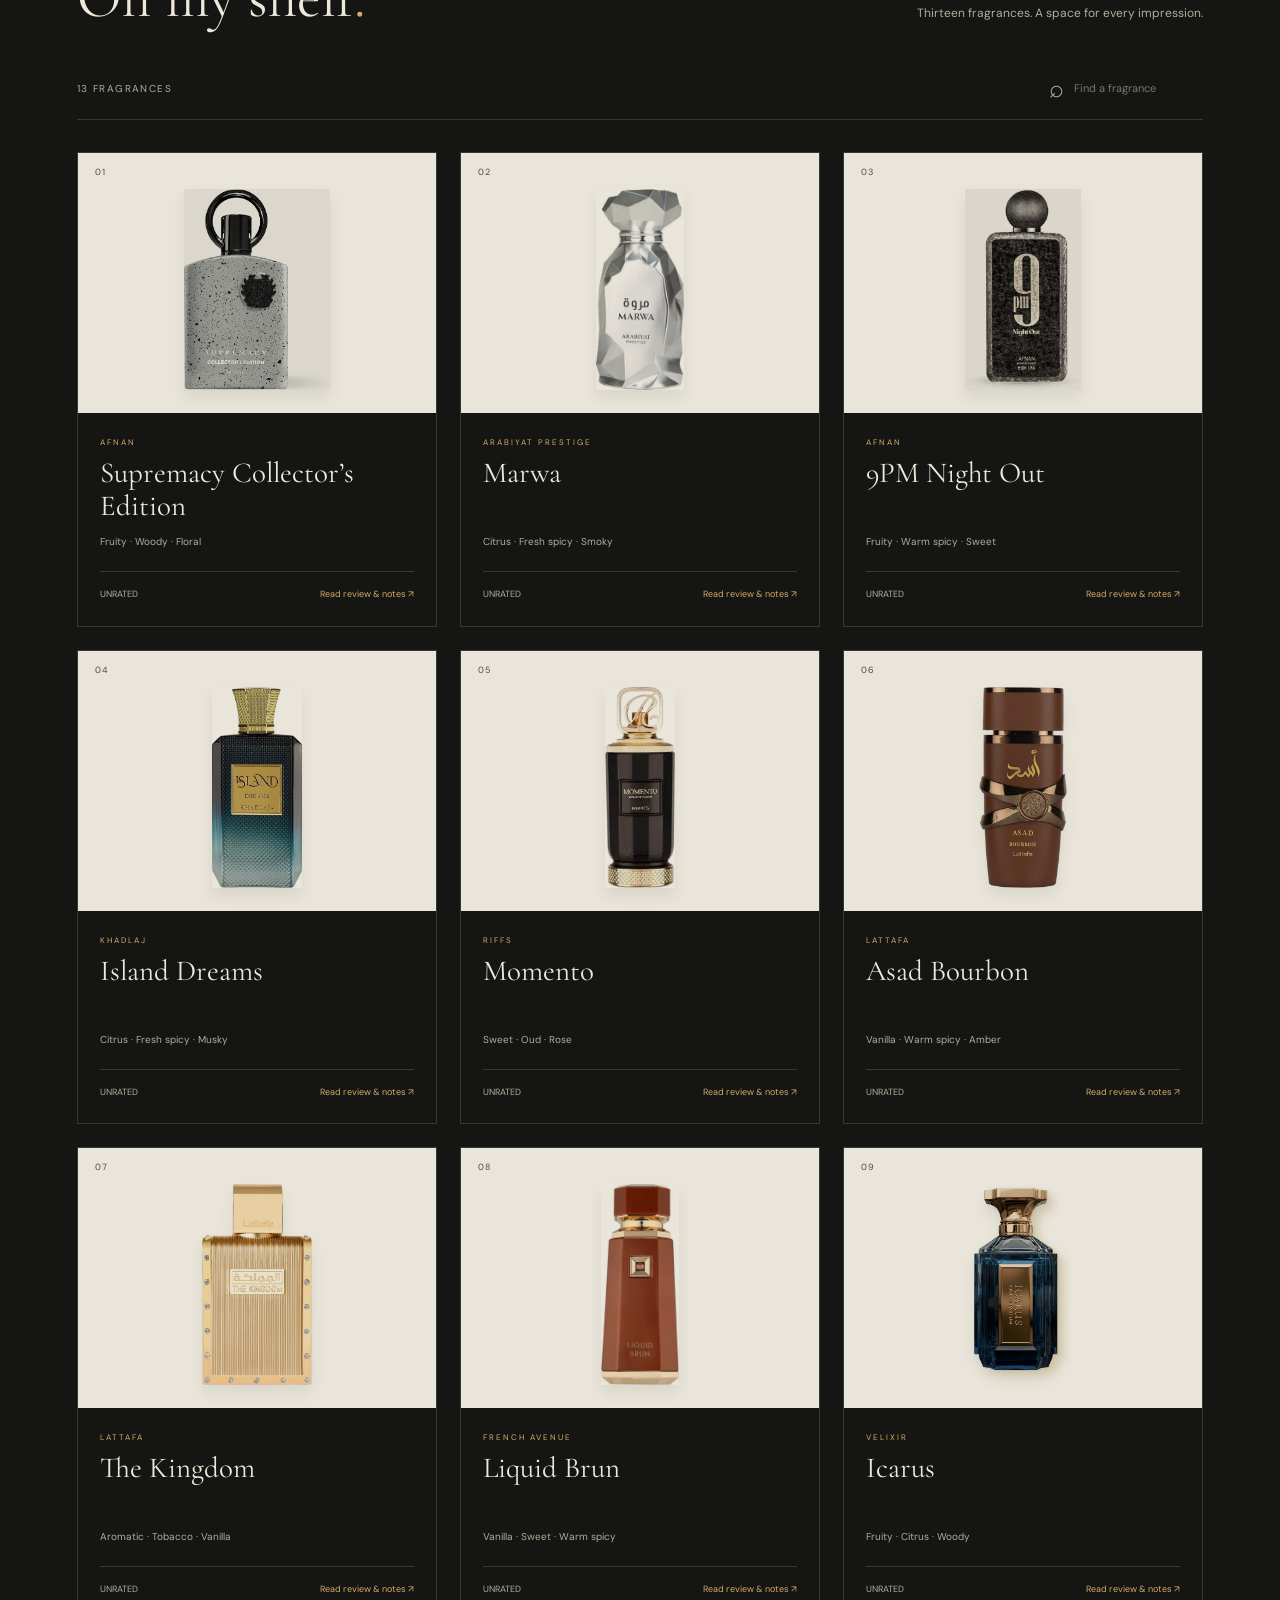
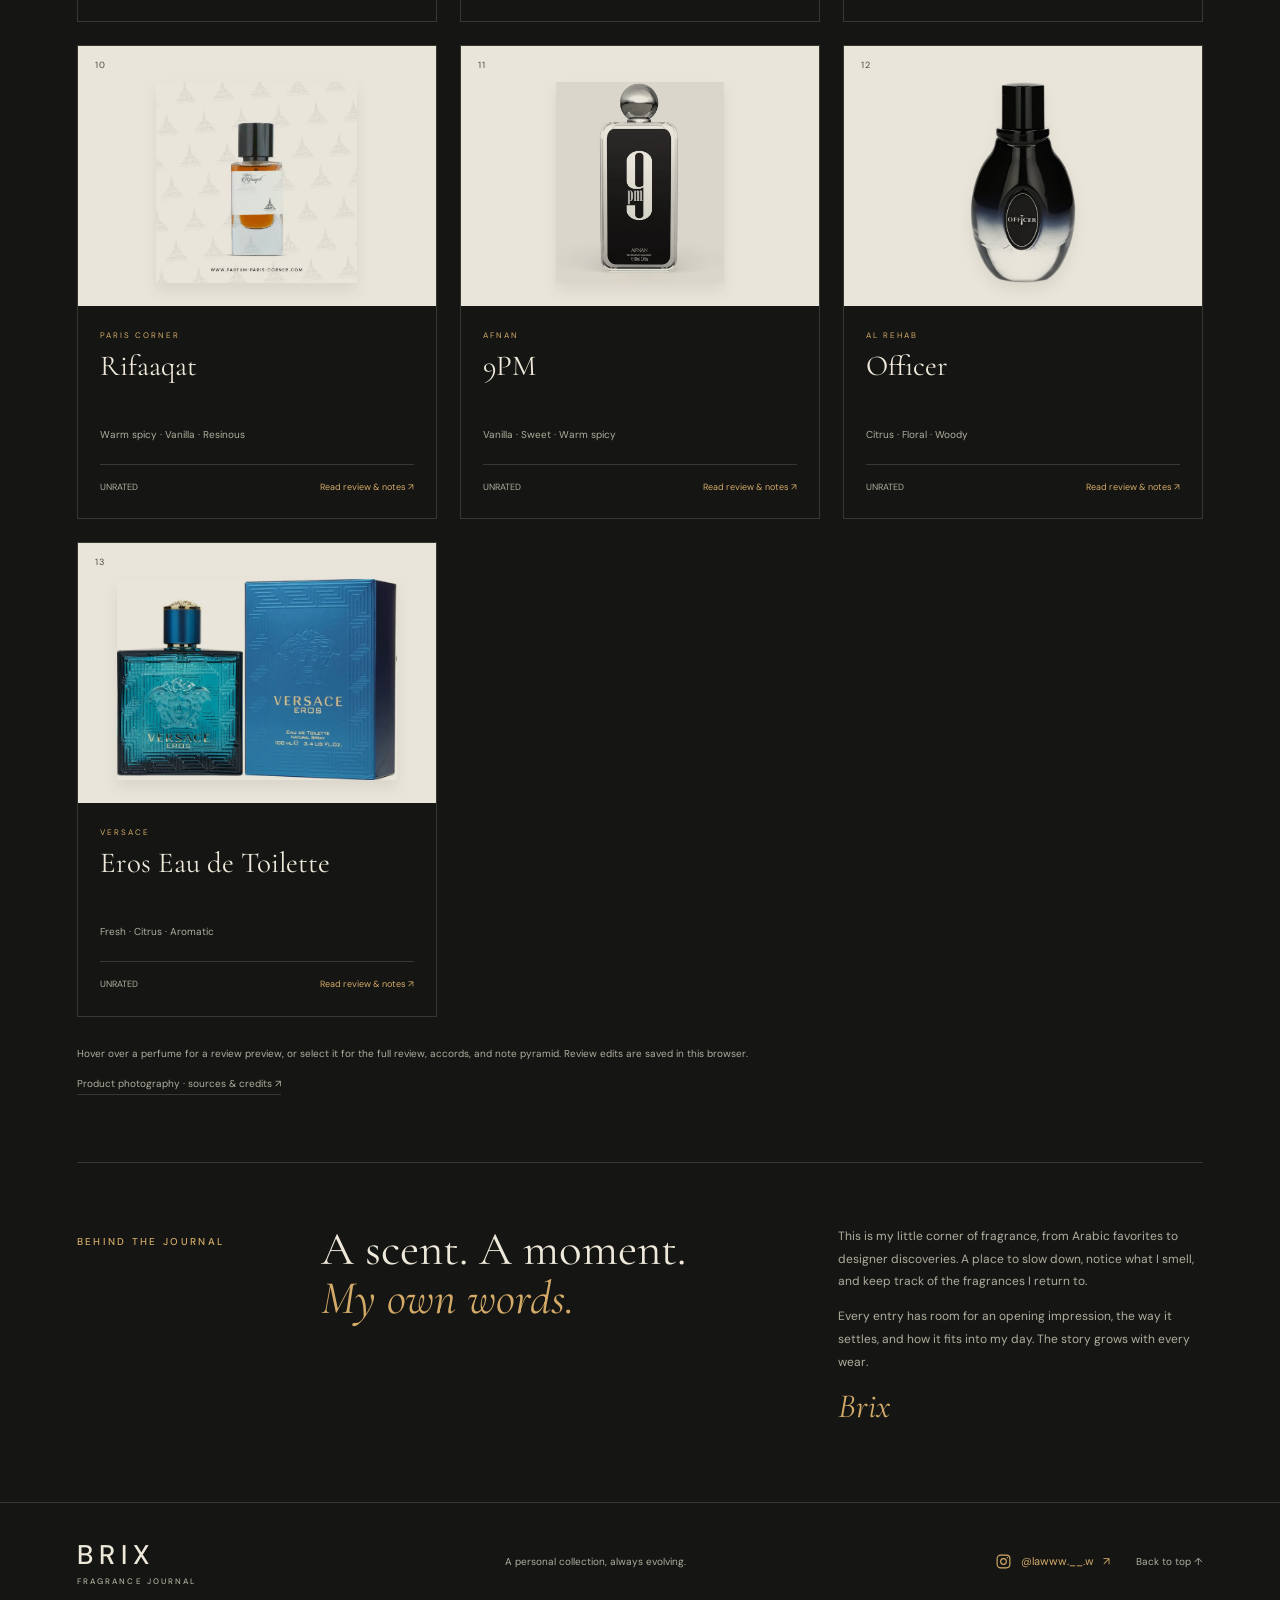
==== commit 1db9152e: "Remove Export journal button and obsolete export instructions" ====
--- a/index.html
+++ b/index.html
@@ -1,9 +1,9 @@
 <!doctype html>
 <html lang="en"><head><meta charset="utf-8"><meta name="viewport" content="width=device-width,initial-scale=1"><meta name="theme-color" content="#151613"><meta name="description" content="Brix’s personal journal of Arabic perfumes. Scent impressions, wear notes, and fragrances worth remembering."><title>Brix’s Fragrance Journal</title><link rel="stylesheet" href="style.css"><link rel="stylesheet" href="motion.css"><link rel="stylesheet" href="perfume-3d.css"><link rel="stylesheet" href="product-photos.css"><link rel="stylesheet" href="fragrance-details.css"><link rel="stylesheet" href="seasonal-favorites.css"><link rel="stylesheet" href="social.css"><script src="photo-data.js" defer></script><script src="fragrance-data.js" defer></script><script src="app.js" defer></script><script type="module" src="perfume-3d.js"></script></head>
-<body><header><a class="wordmark" href="#">BRIX<span>FRAGRANCE JOURNAL</span></a><nav aria-label="Main navigation"><a href="#collection">The collection</a><a href="#seasonal-favorites">Seasonal picks</a><a href="#about">About the journal</a><button id="export" class="nav-button">Export journal ↗</button></nav></header>
+<body><header><a class="wordmark" href="#">BRIX<span>FRAGRANCE JOURNAL</span></a><nav aria-label="Main navigation"><a href="#collection">The collection</a><a href="#seasonal-favorites">Seasonal picks</a><a href="#about">About the journal</a></nav></header>
 <main><section class="hero"><div class="hero-copy"><p class="eyebrow">A PERSONAL JOURNAL · FRAGRANCE & MEMORY</p><h1><span class="title-line">Some scents</span><span class="title-line">stay with <em>you.</em></span></h1><p class="intro">A collection of fragrances, first impressions, and the little details that make a scent worth remembering.</p><a class="primary" href="#collection">Explore the collection <span>↓</span></a><div class="hero-foot"><span>01 — 13</span><span>ON THE SHELF, IN THE MEMORY</span></div></div><div class="hero-art" aria-label="Perfume bottle display"><div class="halo"></div><div class="bottle"><div class="cap"></div><div class="neck"></div><div class="glass"><div class="bottle-label"><span>BRIX</span><small>EAU DE MÉMOIRE</small><i>the fragrance journal</i></div></div></div><div class="perfume-viewer" tabindex="0" role="group" aria-label="Interactive 3D perfume bottle. Drag to rotate, or use arrow keys."></div><div class="perfume-controls" hidden><span>DRAG TO EXPLORE · 3D</span><button type="button" id="reset-bottle" aria-label="Reset bottle view">↺</button></div><p class="art-caption">SCENT AS A FORM OF MEMORY <span>ILLUSTRATIVE ARTWORK</span></p></div></section>
 <section class="featured" aria-labelledby="featured-title"><div class="feature-number">01 / IN FOCUS</div><div><p class="eyebrow">AFNAN</p><h2 id="featured-title">Supremacy<br><em>Collector’s Edition</em></h2></div><div class="feature-note"><p id="feature-excerpt"></p><button class="text-button" id="feature-open">Explore notes &amp; review ↗</button><span class="draft-label" id="feature-status">FRAGRANCE PROFILE</span></div></section>
 <section id="seasonal-favorites" class="seasonal-favorites" aria-labelledby="seasonal-title"><div class="section-heading"><div><p class="eyebrow">THE SEASONAL EDIT</p><h2 id="seasonal-title">A scent for <em>the season.</em></h2></div><p>My favorite picks for summer days and winter moments.</p></div><div class="seasonal-grid"><button class="season-pick summer-pick" type="button" data-season-pick="0" aria-label="Explore my summer favorite: Supremacy Collector’s Edition by Afnan"><div class="season-photo"><img src="images/supremacy.webp" alt="Supremacy Collector’s Edition by Afnan" loading="lazy" decoding="async" width="200" height="220"></div><div class="season-copy"><span class="season-label"><span class="season-symbol" aria-hidden="true">☀</span> SUMMER FAVORITE</span><span class="card-brand">AFNAN</span><h3>Supremacy<br>Collector’s Edition</h3><p>Fruity · Woody · Floral</p><span class="season-action">Explore my summer pick ↗</span></div></button><button class="season-pick winter-pick" type="button" data-season-pick="7" aria-label="Explore my winter favorite: Liquid Brun by French Avenue"><div class="season-photo"><img src="images/liquid-brun.webp" alt="Liquid Brun by French Avenue" loading="lazy" decoding="async" width="200" height="220"></div><div class="season-copy"><span class="season-label"><span class="season-symbol" aria-hidden="true">❄</span> WINTER FAVORITE</span><span class="card-brand">FRENCH AVENUE</span><h3>Liquid Brun</h3><p>Vanilla · Sweet · Warm spicy</p><span class="season-action">Explore my winter pick ↗</span></div></button></div></section>
-<section id="collection" class="collection"><div class="section-heading"><div><p class="eyebrow">THE SCENT LIBRARY</p><h2>On my shelf<span>.</span></h2></div><p>Thirteen fragrances. A space for every impression.</p></div><div class="collection-tools"><p class="collection-count" id="collection-count" aria-live="polite">13 fragrances</p><label class="search"><span aria-hidden="true">⌕</span><input id="search" type="search" placeholder="Find a fragrance" aria-label="Find a fragrance"></label></div><div class="grid" id="cards"></div><p id="empty" hidden>No entries match. Try another name or filter.</p><p class="storage-note">Hover over a perfume for a review preview, or select it for the full review, accords, and note pyramid. Review edits are saved in this browser; export a copy to keep them.</p><a class="photo-credits-link" href="photo-credits.html">Product photography · sources &amp; credits ↗</a></section>
+<section id="collection" class="collection"><div class="section-heading"><div><p class="eyebrow">THE SCENT LIBRARY</p><h2>On my shelf<span>.</span></h2></div><p>Thirteen fragrances. A space for every impression.</p></div><div class="collection-tools"><p class="collection-count" id="collection-count" aria-live="polite">13 fragrances</p><label class="search"><span aria-hidden="true">⌕</span><input id="search" type="search" placeholder="Find a fragrance" aria-label="Find a fragrance"></label></div><div class="grid" id="cards"></div><p id="empty" hidden>No entries match. Try another name or filter.</p><p class="storage-note">Hover over a perfume for a review preview, or select it for the full review, accords, and note pyramid. Review edits are saved in this browser.</p><a class="photo-credits-link" href="photo-credits.html">Product photography · sources &amp; credits ↗</a></section>
 <section id="about" class="about"><p class="eyebrow">BEHIND THE JOURNAL</p><h2>A scent. A moment.<br><em>My own words.</em></h2><div><p>This is my little corner of fragrance, from Arabic favorites to designer discoveries. A place to slow down, notice what I smell, and keep track of the fragrances I return to.</p><p>Every entry has room for an opening impression, the way it settles, and how it fits into my day. The story grows with every wear.</p><span class="signature">Brix</span></div></section></main><footer><a class="wordmark" href="#">BRIX<span>FRAGRANCE JOURNAL</span></a><p>A personal collection, always evolving.</p><div class="footer-social"><a class="instagram-link" href="https://www.instagram.com/lawww.__.w/" target="_blank" rel="noopener noreferrer" aria-label="Instagram profile @lawww.__.w (opens in a new tab)"><svg viewBox="0 0 24 24" fill="none" stroke="currentColor" stroke-width="1.6" aria-hidden="true"><rect x="3" y="3" width="18" height="18" rx="5"></rect><circle cx="12" cy="12" r="4"></circle><circle cx="17.5" cy="6.5" r="1" fill="currentColor" stroke="none"></circle></svg><span>@lawww.__.w</span><span aria-hidden="true">↗</span></a><a href="#">Back to top ↑</a></div></footer>
-<dialog id="review-dialog" aria-labelledby="dialog-title"><div class="dialog-top"><p class="eyebrow" id="dialog-brand"></p><button type="button" id="close-dialog" aria-label="Close review">✕</button></div><div class="detail-overview"><div class="dialog-photo"><img id="dialog-photo" alt="" width="280" height="220"><a id="dialog-photo-source" target="_blank" rel="noopener noreferrer">Product photo · source ↗</a></div><div><h2 id="dialog-title"></h2><h3>Main accords</h3><div id="dialog-accords" class="accord-list"></div><p class="accord-note">Descriptive accord summaries based on the listed notes.</p><p id="detail-rating" class="detail-rating"></p></div></div><section class="my-impression" aria-labelledby="my-review-title"><h3 id="my-review-title">My review</h3><p id="review-copy"></p><p class="sample-note" id="sample-note">Sample review text. Edit it to reflect your experience.</p><dl id="wear-summary" class="wear-summary"></dl></section><section class="pyramid-section" aria-labelledby="pyramid-title"><h3 id="pyramid-title">Perfume pyramid</h3><p class="pyramid-intro">From the first impression to the lasting base.</p><div id="note-pyramid" class="pyramid"></div><a id="notes-source" class="notes-source" target="_blank" rel="noopener noreferrer">Note pyramid · brand source ↗</a></section><details class="edit-review" id="edit-review"><summary>Edit my review</summary><p class="dialog-hint">Your impressions and wear notes are personal to you. The perfume pyramid above follows the brand’s listed notes.</p><form id="review-form"><label>Your impressions<textarea id="review-text" rows="5" maxlength="5000"></textarea></label><div class="form-row"><label>Opening<textarea id="opening" rows="2" maxlength="1000" placeholder="What do you smell first?"></textarea></label><label>Dry down<textarea id="drydown" rows="2" maxlength="1000" placeholder="How does it settle?"></textarea></label></div><div class="form-row"><label>Wear notes<textarea id="wear" rows="2" maxlength="1000" placeholder="Longevity, occasion, weather…"></textarea></label><label>Rating / 10<input id="rating" type="number" min="0" max="10" step="0.5" placeholder="Unrated"></label></div><label class="checkbox"><input id="reviewed" type="checkbox"> This reflects my own experience</label><div class="dialog-bottom"><p>Saved on this device. Export for a backup.</p><button class="primary" type="submit">Save entry ↗</button></div></form></details></dialog><div id="toast" role="status"></div></body></html>
+<dialog id="review-dialog" aria-labelledby="dialog-title"><div class="dialog-top"><p class="eyebrow" id="dialog-brand"></p><button type="button" id="close-dialog" aria-label="Close review">✕</button></div><div class="detail-overview"><div class="dialog-photo"><img id="dialog-photo" alt="" width="280" height="220"><a id="dialog-photo-source" target="_blank" rel="noopener noreferrer">Product photo · source ↗</a></div><div><h2 id="dialog-title"></h2><h3>Main accords</h3><div id="dialog-accords" class="accord-list"></div><p class="accord-note">Descriptive accord summaries based on the listed notes.</p><p id="detail-rating" class="detail-rating"></p></div></div><section class="my-impression" aria-labelledby="my-review-title"><h3 id="my-review-title">My review</h3><p id="review-copy"></p><p class="sample-note" id="sample-note">Sample review text. Edit it to reflect your experience.</p><dl id="wear-summary" class="wear-summary"></dl></section><section class="pyramid-section" aria-labelledby="pyramid-title"><h3 id="pyramid-title">Perfume pyramid</h3><p class="pyramid-intro">From the first impression to the lasting base.</p><div id="note-pyramid" class="pyramid"></div><a id="notes-source" class="notes-source" target="_blank" rel="noopener noreferrer">Note pyramid · brand source ↗</a></section><details class="edit-review" id="edit-review"><summary>Edit my review</summary><p class="dialog-hint">Your impressions and wear notes are personal to you. The perfume pyramid above follows the brand’s listed notes.</p><form id="review-form"><label>Your impressions<textarea id="review-text" rows="5" maxlength="5000"></textarea></label><div class="form-row"><label>Opening<textarea id="opening" rows="2" maxlength="1000" placeholder="What do you smell first?"></textarea></label><label>Dry down<textarea id="drydown" rows="2" maxlength="1000" placeholder="How does it settle?"></textarea></label></div><div class="form-row"><label>Wear notes<textarea id="wear" rows="2" maxlength="1000" placeholder="Longevity, occasion, weather…"></textarea></label><label>Rating / 10<input id="rating" type="number" min="0" max="10" step="0.5" placeholder="Unrated"></label></div><label class="checkbox"><input id="reviewed" type="checkbox"> This reflects my own experience</label><div class="dialog-bottom"><p>Saved on this device.</p><button class="primary" type="submit">Save entry ↗</button></div></form></details></dialog><div id="toast" role="status"></div></body></html>
